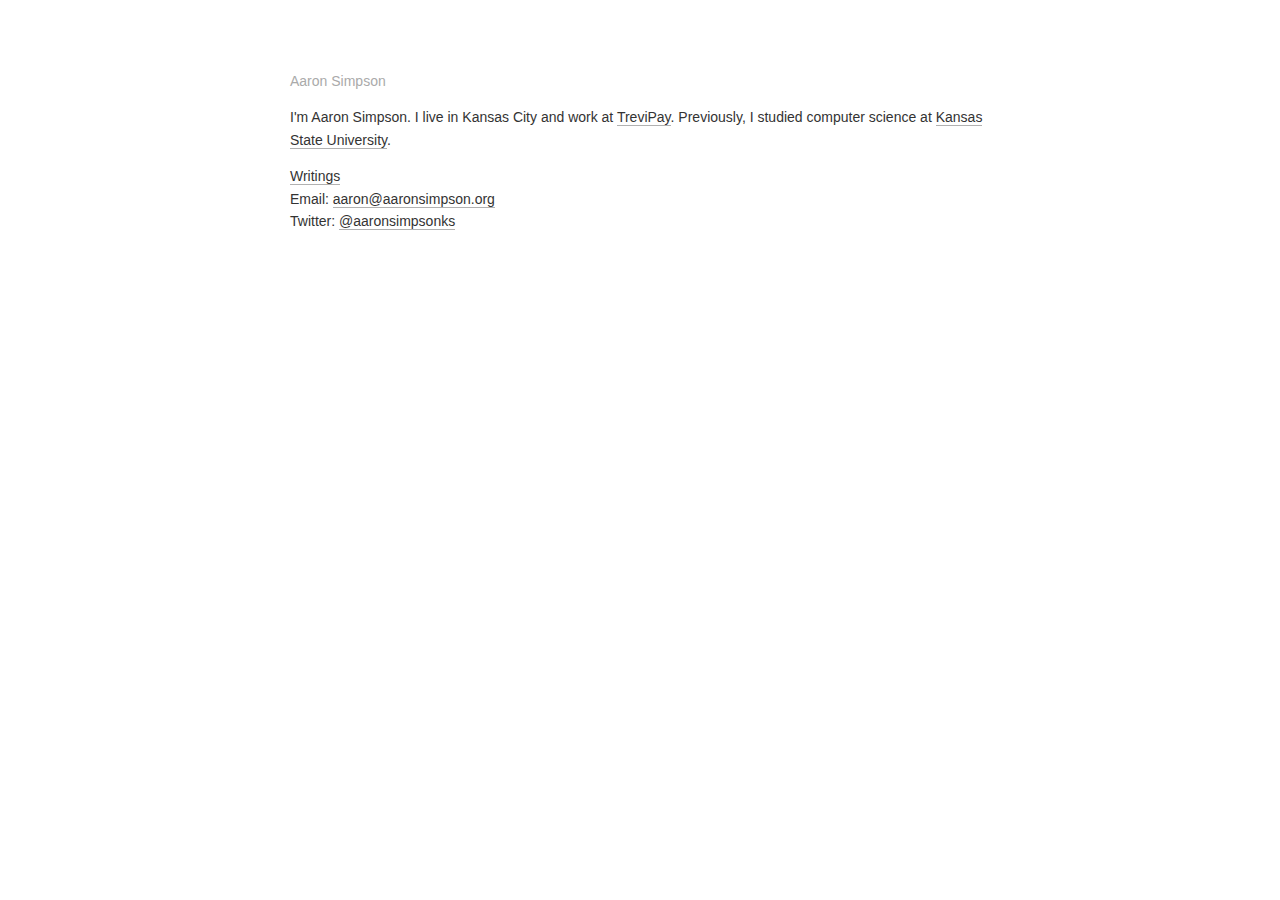
==== index.html @ 8f7e7cc1 "Site redesign" ====
<!DOCTYPE html>
<html lang="en">
<head>
    <meta charset="UTF-8">
    <meta http-equiv="X-UA-Compatible" content="IE=edge">
    <meta name="viewport" content="width=device-width, initial-scale=1.0">
    <meta name="author" content="Aaron Simpson">
    <link rel="stylesheet" href="index.css">
    <title>Aaron Simpson</title>
</head>
<body>
    <div id="container">
        <main>
            <p class="muted">Aaron Simpson</p>
            <p>I'm Aaron Simpson. I live in Kansas City and work at <a href="https://trevipay.com">TreviPay</a>.
            Previously, I studied computer science at <a href="https://ksu.edu">Kansas State University</a>.</p>
            <p>
                <a href="blog/index.html">Writings</a><br />
                Email: <a href="mailto:aaron@aaronsimpson.org">aaron@aaronsimpson.org</a><br />
                Twitter: <a href="https://twitter.com/aaronsimpsonks">@aaronsimpsonks</a>
            </p>
        </main>
    </div>
</body>
</html>
---- index.css ----
body {
    font-size: 14px;
    margin: 2em auto;
    padding: 2em;
    line-height: 1.6;
    color: #333;
    font-family: -apple-system, BlinkMacSystemFont, 'Segoe UI', Roboto, Oxygen, Ubuntu, Cantarell, 'Open Sans', 'Helvetica Neue', sans-serif;
}

a, a:visited {
    color: #333;
    text-decoration: none;
    border-bottom: 1px solid #b1b1b1;
}

a:hover {
    color: #369;
    border-bottom: 1px solid #369;
}

h2 {
    margin: 10px 0;
    font-weight: 550;
}

ul {
    list-style: none;
    padding: 0;
    margin: 0;
}

.muted {
    color: #AAA;
}

#container {
    margin: 0 auto;
    width: 100%;
    max-width: 700px;
}
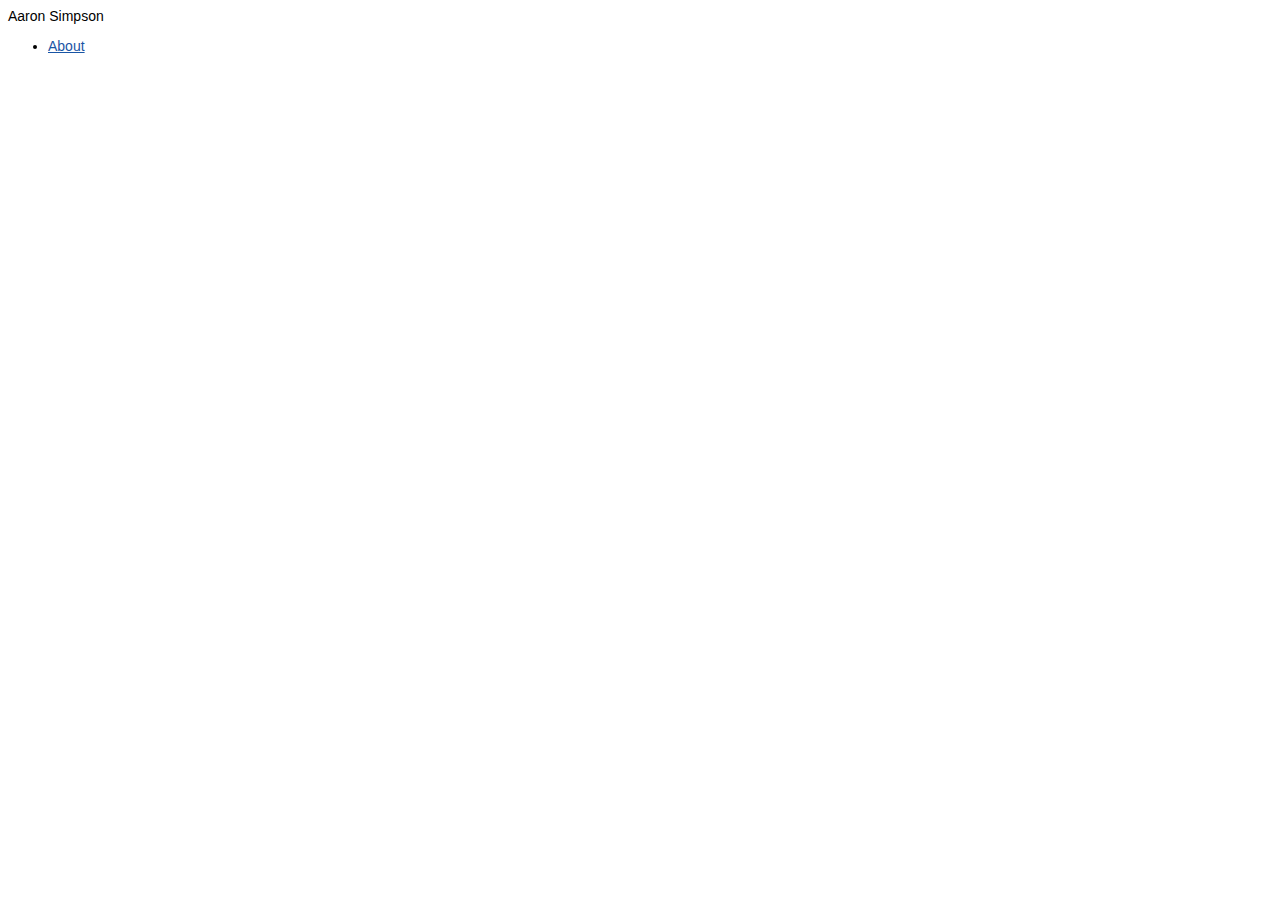
==== commit 04bdf640: "About page redesign" ====
--- a/index.html
+++ b/index.html
@@ -5,21 +5,21 @@
     <meta http-equiv="X-UA-Compatible" content="IE=edge">
     <meta name="viewport" content="width=device-width, initial-scale=1.0">
     <meta name="author" content="Aaron Simpson">
-    <link rel="stylesheet" href="index.css">
-    <title>Aaron Simpson</title>
+    <meta name="description" content="Personal Website of Aaron Simpson">
+    <link rel="stylesheet" href="./index.css">
+    <link rel="preconnect" href="https://fonts.googleapis.com">
+    <link rel="preconnect" href="https://fonts.gstatic.com" crossorigin>
+    <link href="https://fonts.googleapis.com/css2?family=Merriweather:ital,wght@0,300;0,400;0,700;1,300;1,400&display=swap" rel="stylesheet">
+    <title>Aaron Simpson | Home</title>
 </head>
 <body>
-    <div id="container">
-        <main>
-            <p class="muted">Aaron Simpson</p>
-            <p>I'm Aaron Simpson. I live in Kansas City and work at <a href="https://trevipay.com">TreviPay</a>.
-            Previously, I studied computer science at <a href="https://ksu.edu">Kansas State University</a>.</p>
-            <p>
-                <a href="blog/index.html">Writings</a><br />
-                Email: <a href="mailto:aaron@aaronsimpson.org">aaron@aaronsimpson.org</a><br />
-                Twitter: <a href="https://twitter.com/aaronsimpsonks">@aaronsimpsonks</a>
-            </p>
-        </main>
+    <div id="menu">
+        <span id="title">Aaron Simpson</span>
+        <ul>
+            <li><a href="./about.html">About</a></li>
+        </ul>
+    </div>
+    <div id="content">
     </div>
 </body>
 </html>--- a/index.css
+++ b/index.css
@@ -1,40 +1,21 @@
 body {
     font-size: 14px;
-    margin: 2em auto;
-    padding: 2em;
-    line-height: 1.6;
-    color: #333;
-    font-family: -apple-system, BlinkMacSystemFont, 'Segoe UI', Roboto, Oxygen, Ubuntu, Cantarell, 'Open Sans', 'Helvetica Neue', sans-serif;
+    font-weight: 500;
+    font-family: Helvetica, Arial, sans-serif;
 }
 
 a, a:visited {
-    color: #333;
-    text-decoration: none;
-    border-bottom: 1px solid #b1b1b1;
+    color: #1955a5;
 }
 
 a:hover {
-    color: #369;
-    border-bottom: 1px solid #369;
+    color: #3d73d5;
 }
 
-h2 {
-    margin: 10px 0;
-    font-weight: 550;
+h3 {
+    font-size: 1.17em;
 }
 
-ul {
-    list-style: none;
-    padding: 0;
-    margin: 0;
-}
-
-.muted {
-    color: #AAA;
-}
-
-#container {
-    margin: 0 auto;
-    width: 100%;
-    max-width: 700px;
+#content li {
+    margin-bottom: 10px;
 }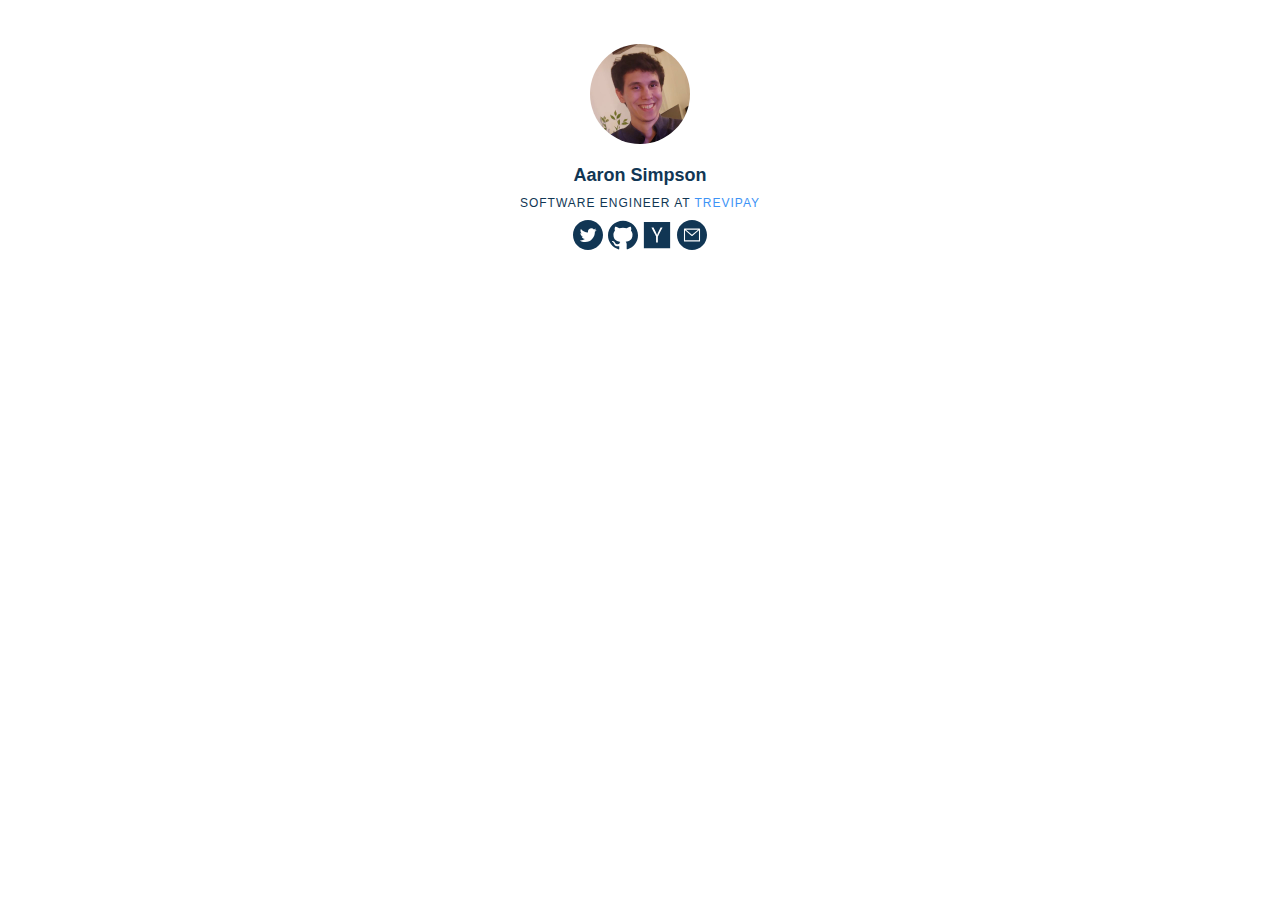
==== commit ed47fb3d: "Site redesign" ====
--- a/index.html
+++ b/index.html
@@ -4,22 +4,28 @@
     <meta charset="UTF-8">
     <meta http-equiv="X-UA-Compatible" content="IE=edge">
     <meta name="viewport" content="width=device-width, initial-scale=1.0">
-    <meta name="author" content="Aaron Simpson">
-    <meta name="description" content="Personal Website of Aaron Simpson">
-    <link rel="stylesheet" href="./index.css">
-    <link rel="preconnect" href="https://fonts.googleapis.com">
-    <link rel="preconnect" href="https://fonts.gstatic.com" crossorigin>
-    <link href="https://fonts.googleapis.com/css2?family=Merriweather:ital,wght@0,300;0,400;0,700;1,300;1,400&display=swap" rel="stylesheet">
-    <title>Aaron Simpson | Home</title>
+    <link rel="stylesheet" href="index.css">
+    <title>Aaron Simpson's Homepage</title>
 </head>
 <body>
-    <div id="menu">
-        <span id="title">Aaron Simpson</span>
-        <ul>
-            <li><a href="./about.html">About</a></li>
-        </ul>
-    </div>
-    <div id="content">
+    <div id="header" class="container">
+        <div class="row">
+            <div id="headpic">
+                <img src="images/profile.jpeg" />
+            </div>
+            <div id="headbio">
+                <h1 class="headbio-name">Aaron Simpson</h1>
+                <h2 class="headbio-sub">Software Engineer at <a href="https://trevipay.com">TreviPay</a></h2>
+                <div>
+                    <a href="https://twitter.com/aaronsimpsonks">
+                        <img src="images/twitter.svg" class="socico" />
+                        <img src="images/github.svg" class="socico" />
+                        <img src="images/hacker-news.svg" class="socico" />
+                        <img src="images/email.svg" class="socico" />
+                    </a>
+                </div>
+            </div>
+        </div>
     </div>
 </body>
 </html>--- a/index.css
+++ b/index.css
@@ -1,21 +1,40 @@
 body {
-    font-size: 14px;
-    font-weight: 500;
-    font-family: Helvetica, Arial, sans-serif;
+    color: #113654;
+    font-family: -apple-system, BlinkMacSystemFont, 'Segoe UI', Roboto, Oxygen, Ubuntu, Cantarell, 'Open Sans', 'Helvetica Neue', sans-serif;
+}
+
+#header {
+    padding: 36px 12px;
+    text-align: center;
 }
 
 a, a:visited {
-    color: #1955a5;
+    color: #3d93f6;
+    text-decoration: none;
+    cursor: pointer;
 }
 
-a:hover {
-    color: #3d73d5;
+#headpic img {
+    width: 100px;
+    height: 100px;
+    display: inline-block;
+    border-radius: 100%;
+    margin-bottom: 6px;
 }
 
-h3 {
-    font-size: 1.17em;
+.headbio-name {
+    font-size: 18px;
+    line-height: 1;
 }
 
-#content li {
-    margin-bottom: 10px;
+.headbio-sub {
+    font-size: 12px;
+    font-weight: 400;
+    text-transform: uppercase;
+    letter-spacing: 1px;
+}
+
+.socico {
+    width: 30px;
+    height: 30px;
 }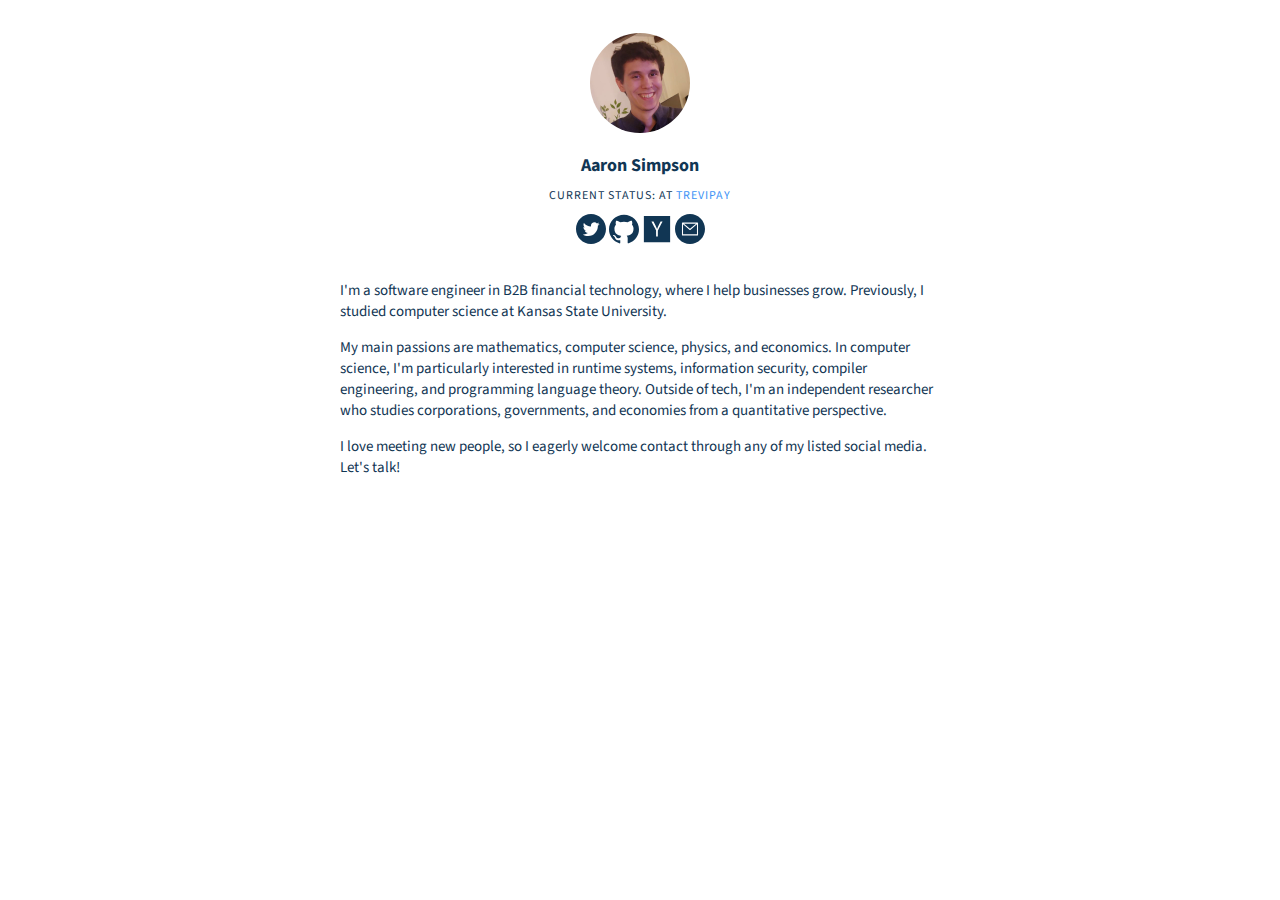
==== commit 053fa899: "Site Redesign: Focused more towards homepage" ====
--- a/index.html
+++ b/index.html
@@ -4,27 +4,49 @@
     <meta charset="UTF-8">
     <meta http-equiv="X-UA-Compatible" content="IE=edge">
     <meta name="viewport" content="width=device-width, initial-scale=1.0">
+    <meta name="author" content="Aaron Simpson">
+    <meta name="description" content="Musings and Math from Aaron Simpson">
+    <link rel="preconnect" href="https://fonts.googleapis.com">
+    <link rel="preconnect" href="https://fonts.gstatic.com" crossorigin>
+    <link href="https://fonts.googleapis.com/css2?family=Merriweather:ital,wght@0,300;0,400;0,700;1,300;1,400&family=Source+Sans+Pro:ital,wght@0,200;0,300;0,400;0,600;1,200;1,300;1,400&display=swap" rel="stylesheet">
     <link rel="stylesheet" href="index.css">
     <title>Aaron Simpson's Homepage</title>
 </head>
 <body>
-    <div id="header" class="container">
-        <div class="row">
-            <div id="headpic">
-                <img src="images/profile.jpeg" />
-            </div>
-            <div id="headbio">
-                <h1 class="headbio-name">Aaron Simpson</h1>
-                <h2 class="headbio-sub">Software Engineer at <a href="https://trevipay.com">TreviPay</a></h2>
-                <div>
-                    <a href="https://twitter.com/aaronsimpsonks">
-                        <img src="images/twitter.svg" class="socico" />
-                        <img src="images/github.svg" class="socico" />
-                        <img src="images/hacker-news.svg" class="socico" />
-                        <img src="images/email.svg" class="socico" />
-                    </a>
+    <div class="container">
+        <div id="header">
+            <div class="row">
+                <div id="headpic">
+                    <img src="images/profile.jpeg" />
+                </div>
+                <div id="headbio">
+                    <h1 class="headbio-name">Aaron Simpson</h1>
+                    <h2 class="headbio-sub">Current Status: At <a href="https://trevipay.com">TreviPay</a></h2>
+                    <div>
+                        <a href="https://twitter.com/aaronsimpsonks">
+                            <img src="images/twitter.svg" class="socico" />
+                        </a>
+                        <a href="https://github.com/aaronsimpsonks">
+                            <img src="images/github.svg" class="socico" />
+                        </a>
+                        <a href="https://news.ycombinator.com/user?id=aaronsimpson">
+                            <img src="images/hacker-news.svg" class="socico" />
+                        </a>
+                        <a href="mailto:aaron@aaronsimpson.org">
+                            <img src="images/email.svg" class="socico" />
+                        </a>
+                    </div>
                 </div>
             </div>
+        </div>
+        <div id="body">
+            <p>I'm a software engineer in B2B financial technology, where I help businesses grow. Previously, I studied computer science
+            at Kansas State University.</p>
+            <p>My main passions are mathematics, computer science, physics, and economics. In computer science, I'm particularly
+            interested in runtime systems, information security, compiler engineering, and programming language theory.
+            Outside of tech, I'm an independent researcher who studies corporations, governments, and economies from a
+            quantitative perspective.</p>
+            <p>I love meeting new people, so I eagerly welcome contact through any of my listed social media. Let's talk!</p>
         </div>
     </div>
 </body>
--- a/index.css
+++ b/index.css
@@ -1,10 +1,16 @@
 body {
+    padding: 10px;
     color: #113654;
-    font-family: -apple-system, BlinkMacSystemFont, 'Segoe UI', Roboto, Oxygen, Ubuntu, Cantarell, 'Open Sans', 'Helvetica Neue', sans-serif;
+    font-size: 15px;
+    font-family: 'Source Sans Pro', -apple-system, BlinkMacSystemFont, 'Segoe UI', Roboto, Oxygen, Ubuntu, Cantarell, 'Open Sans', 'Helvetica Neue', sans-serif
+}
+
+#header span {
+    font-weight: 300;
 }
 
 #header {
-    padding: 36px 12px;
+    padding: 15px 12px;
     text-align: center;
 }
 
@@ -12,6 +18,18 @@
     color: #3d93f6;
     text-decoration: none;
     cursor: pointer;
+}
+
+#menu {
+    margin: 0;
+    padding: 0;
+}
+
+#menu li {
+    list-style: none;
+    padding: 10px 0;
+    border-top: 0.5px solid #eee;
+    border-bottom: 0.5px solid #eee;
 }
 
 #headpic img {
@@ -37,4 +55,10 @@
 .socico {
     width: 30px;
     height: 30px;
+}
+
+.container {
+    width: 100%;
+    max-width: 600px;
+    margin: 0 auto;
 }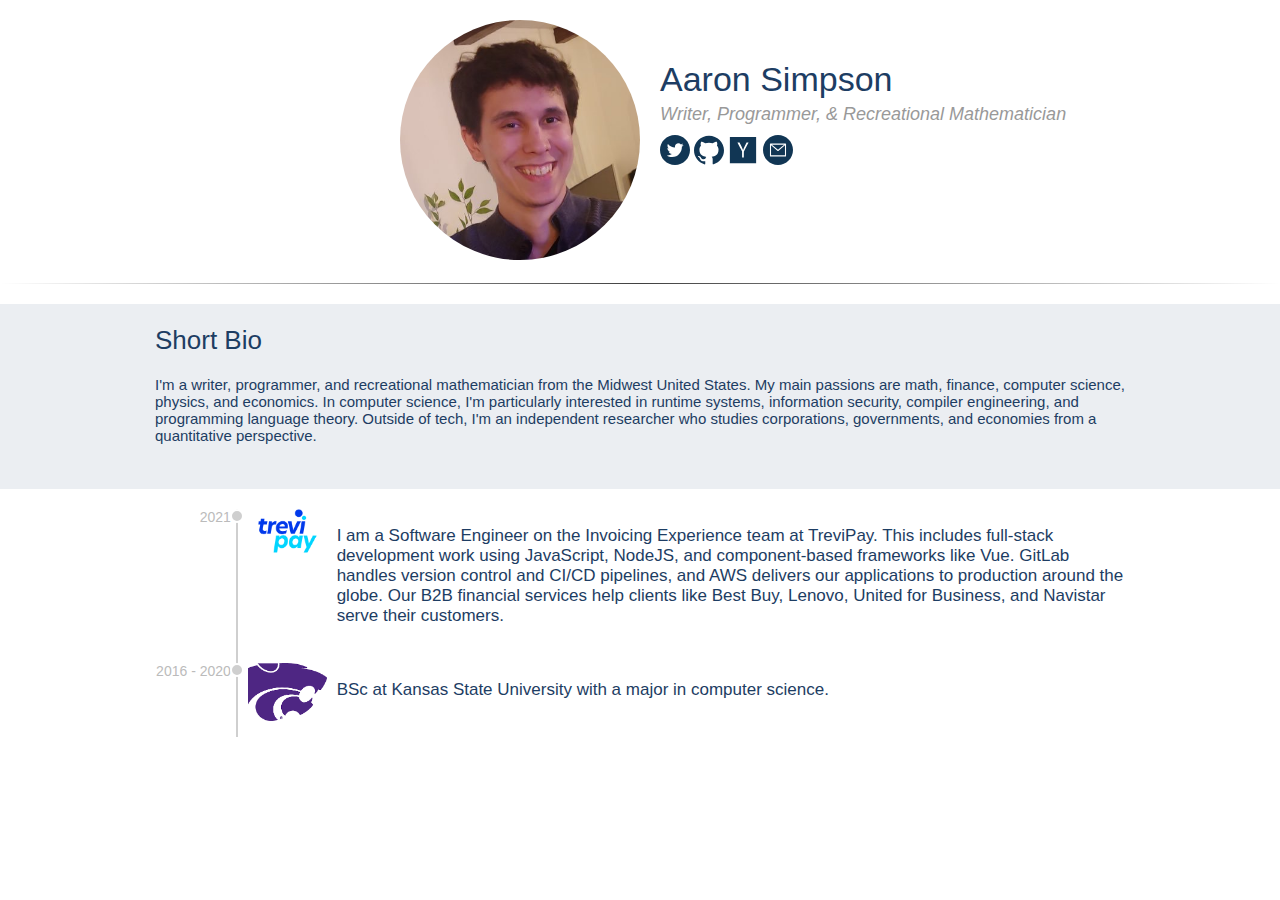
==== commit 6c56c7a5: "Site Redesign 2" ====
--- a/index.html
+++ b/index.html
@@ -5,48 +5,74 @@
     <meta http-equiv="X-UA-Compatible" content="IE=edge">
     <meta name="viewport" content="width=device-width, initial-scale=1.0">
     <meta name="author" content="Aaron Simpson">
-    <meta name="description" content="Musings and Math from Aaron Simpson">
-    <link rel="preconnect" href="https://fonts.googleapis.com">
-    <link rel="preconnect" href="https://fonts.gstatic.com" crossorigin>
-    <link href="https://fonts.googleapis.com/css2?family=Merriweather:ital,wght@0,300;0,400;0,700;1,300;1,400&family=Source+Sans+Pro:ital,wght@0,200;0,300;0,400;0,600;1,200;1,300;1,400&display=swap" rel="stylesheet">
+    <meta name="description" content="Personal Webpage of Aaron Simpson">
     <link rel="stylesheet" href="index.css">
-    <title>Aaron Simpson's Homepage</title>
+    <title>Aaron Simpson</title>
 </head>
 <body>
-    <div class="container">
-        <div id="header">
+    <div>
+        <div id="phead" class="container">
             <div class="row">
-                <div id="headpic">
+                <div id="ppic">
                     <img src="images/profile.jpeg" />
                 </div>
-                <div id="headbio">
-                    <h1 class="headbio-name">Aaron Simpson</h1>
-                    <h2 class="headbio-sub">Current Status: At <a href="https://trevipay.com">TreviPay</a></h2>
+                <div id="pdesc">
+                    <h1>Aaron Simpson</h1>
+                    <h2>Writer, Programmer, & Recreational Mathematician</h2>
                     <div>
-                        <a href="https://twitter.com/aaronsimpsonks">
+                        <a href="https://twitter.com/aaronsimpsonks" class="socico-link">
                             <img src="images/twitter.svg" class="socico" />
                         </a>
-                        <a href="https://github.com/aaronsimpsonks">
+                        <a href="https://github.com/aaronsimpsonks" class="socico-link">
                             <img src="images/github.svg" class="socico" />
                         </a>
-                        <a href="https://news.ycombinator.com/user?id=aaronsimpson">
+                        <a href="https://news.ycombinator.com/user?id=aaronsimpson" class="socico-link">
                             <img src="images/hacker-news.svg" class="socico" />
                         </a>
-                        <a href="mailto:aaron@aaronsimpson.org">
+                        <a href="mailto:aaron@aaronsimpson.org" class="socico-link">
                             <img src="images/email.svg" class="socico" />
                         </a>
                     </div>
                 </div>
             </div>
         </div>
-        <div id="body">
-            <p>I'm a software engineer in B2B financial technology, where I help businesses grow. Previously, I studied computer science
-            at Kansas State University.</p>
-            <p>My main passions are mathematics, computer science, physics, and economics. In computer science, I'm particularly
-            interested in runtime systems, information security, compiler engineering, and programming language theory.
-            Outside of tech, I'm an independent researcher who studies corporations, governments, and economies from a
-            quantitative perspective.</p>
-            <p>I love meeting new people, so I eagerly welcome contact through any of my listed social media. Let's talk!</p>
+        <hr />
+        <div style="background-color: #EBEEF2; padding-top: 1px; padding-bottom: 30px">
+            <div class="container">
+                <div class="stitle">Short Bio</div>
+                <p>I'm a writer, programmer, and recreational mathematician from the Midwest United States.
+                My main passions are math, finance, computer science, physics, and economics. In computer science, I'm particularly 
+                interested in runtime systems, information security, compiler engineering, and programming language theory. Outside 
+                of tech, I'm an independent researcher who studies corporations, governments, and economies from a quantitative 
+                perspective.</p>
+            </div>
+        </div>
+        <div style="padding-top: 20px; padding-bottom: 30px"">
+            <div class="container">
+                <div class="entry row">
+                    <div class="timespan">2021</div>
+                    <div class="ico">
+                        <div class="entry-dot"></div>
+                        <img src="images/TreviPayLogo.png" />
+                    </div>
+                    <div class="desc">
+                        <p>I am a Software Engineer on the Invoicing Experience team at TreviPay. This includes full-stack development
+                        work using JavaScript, NodeJS, and component-based frameworks like Vue. GitLab handles version control
+                        and CI/CD pipelines, and AWS delivers our applications to production around the globe. Our B2B financial services
+                        help clients like Best Buy, Lenovo, United for Business, and Navistar serve their customers.</p>
+                    </div>
+                </div>
+                <div class="entry row">
+                    <div class="timespan">2016 - 2020</div>
+                    <div class="ico">
+                        <div class="entry-dot"></div>
+                        <img src="images/KSU.png" />
+                    </div>
+                    <div class="desc">
+                        <p>BSc at Kansas State University with a major in computer science.</p>
+                    </div>
+                </div>
+            </div>
         </div>
     </div>
 </body>
--- a/index.css
+++ b/index.css
@@ -1,55 +1,66 @@
 body {
-    padding: 10px;
-    color: #113654;
+    color: #1d3d63;
+    padding: 0;
+    margin: 0;
     font-size: 15px;
-    font-family: 'Source Sans Pro', -apple-system, BlinkMacSystemFont, 'Segoe UI', Roboto, Oxygen, Ubuntu, Cantarell, 'Open Sans', 'Helvetica Neue', sans-serif
-}
-
-#header span {
-    font-weight: 300;
-}
-
-#header {
-    padding: 15px 12px;
-    text-align: center;
+    font-family: -apple-system, BlinkMacSystemFont, 'Segoe UI', Roboto, Oxygen, Ubuntu, Cantarell, 'Open Sans', 'Helvetica Neue', sans-serif;
 }
 
 a, a:visited {
-    color: #3d93f6;
-    text-decoration: none;
-    cursor: pointer;
+    color: #2162e6;
 }
 
-#menu {
-    margin: 0;
+hr {
+    height: 1px;
+    border: 0;
     padding: 0;
+    margin: 20px 0 20px 0;
+    background-image: -webkit-linear-gradient(left, rgba(0,0,0,0), rgba(0,0,0,0.75), rgba(0,0,0,0));
 }
 
-#menu li {
-    list-style: none;
-    padding: 10px 0;
-    border-top: 0.5px solid #eee;
-    border-bottom: 0.5px solid #eee;
+h1, h2 {
+    font-weight: 400;
 }
 
-#headpic img {
-    width: 100px;
-    height: 100px;
-    display: inline-block;
-    border-radius: 100%;
-    margin-bottom: 6px;
+h1 {
+    font-size: 34px;
+    padding: 0;
+    margin: 0;
 }
 
-.headbio-name {
+h2 {
+    color: #999;
+    font-style: italic;
     font-size: 18px;
-    line-height: 1;
+    padding: 0;
+    margin: 5px 0 10px 0;
 }
 
-.headbio-sub {
-    font-size: 12px;
-    font-weight: 400;
-    text-transform: uppercase;
-    letter-spacing: 1px;
+#phead {
+    margin-top: 20px;
+}
+
+#ppic {
+    grid-column: span 6;
+    text-align: right;
+}
+
+#pdesc {
+    padding-top: 40px;
+    padding-left: 20px;
+    grid-column: span 6;
+}
+
+#ppic img {
+    width: 240px;
+    height: 240px;
+    border-radius: 120px;
+}
+
+.stitle {
+    font-size: 26px;
+    margin-top: 20px;
+    margin-bottom: 20px;
 }
 
 .socico {
@@ -58,7 +69,82 @@
 }
 
 .container {
+    margin-left: auto;
+    margin-right: auto;
+    padding-left: 15px;
+    padding-right: 15px;
+}
+
+.ico img {
+    border-radius: 5px;
     width: 100%;
-    max-width: 600px;
-    margin: 0 auto;
+    max-width: 100px;
+    margin-left: 10px;
+}
+
+.desc {
+    grid-column: span 10;
+    vertical-align: top;
+    font-size: 17px;
+    padding-left: 20px;
+    padding-bottom: 20px;
+}
+
+.socico-link {
+    text-decoration: none;
+}
+
+.nodot {
+    list-style-type: none;
+    padding-left: 0;
+}
+
+.timespan {
+    grid-column: span 1;
+    font-size: 14px;
+    text-align: right;
+    padding-right: 5px;
+    color: #bbb;
+}
+
+.ico {
+    grid-column: span 1;
+    vertical-align: top;
+    border-left: 2px solid #cfcfcf;
+    position: relative;
+}
+
+.entry-dot {
+    position: absolute;
+    top: 0px;
+    left: -8px;
+    width: 10px;
+    height: 10px;
+    border-radius: 7px;
+    background-color: #cfcfcf;
+    border: 2px solid white;
+}
+
+.row {
+    display: grid;
+    grid-template-columns: repeat(12, 1fr);
+}
+
+@media (min-width: 992px) {
+    .container {
+        width: 970px;
+    }
+}
+
+@media (max-width: 991px) {
+    #ppic {
+        grid-column: span 12;
+        text-align: center;
+    }
+
+    #pdesc {
+        grid-column: span 12;
+        padding-top: 20px;
+        text-align: center;
+    }
 }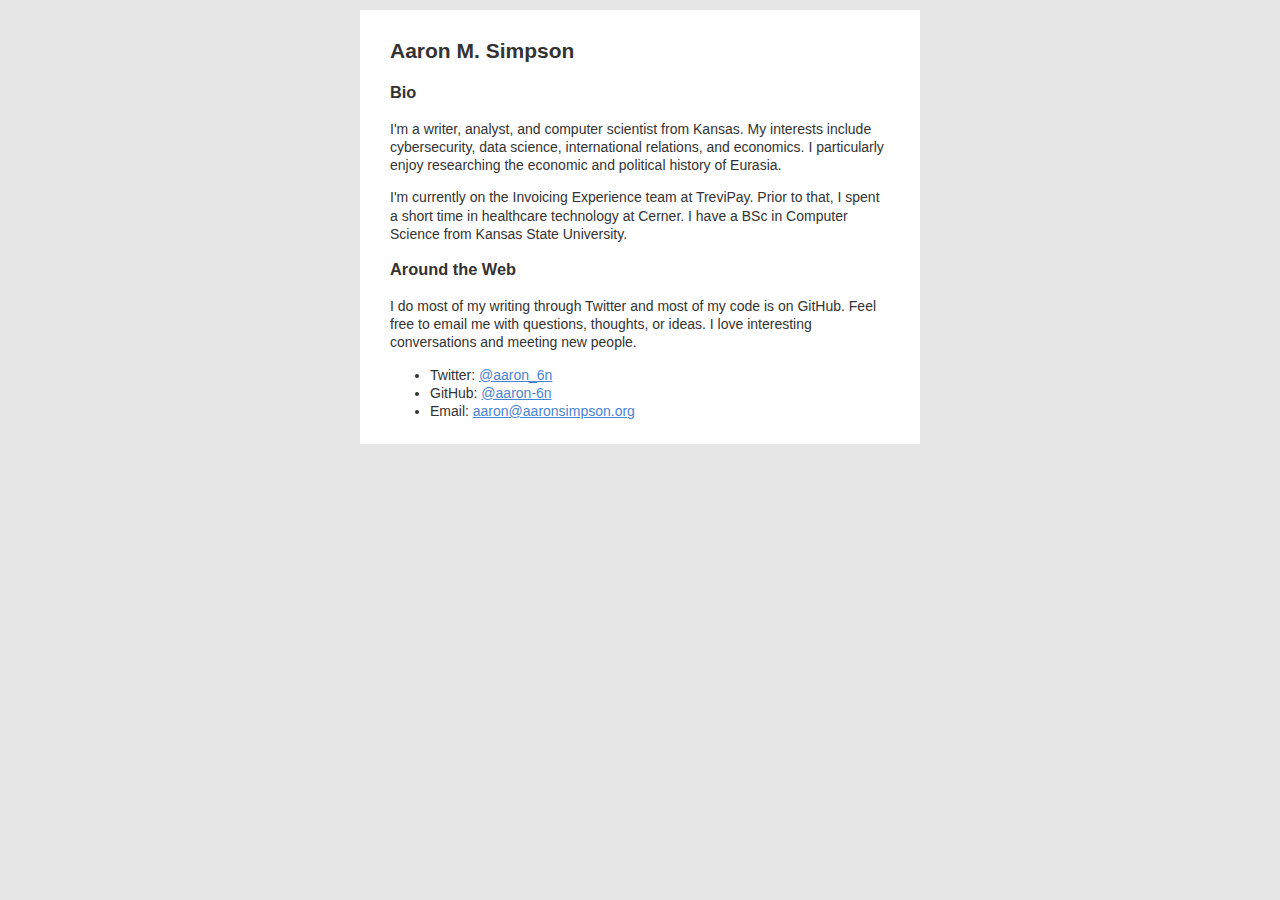
==== commit 65d043dd: "Simplification" ====
--- a/index.html
+++ b/index.html
@@ -4,76 +4,27 @@
     <meta charset="UTF-8">
     <meta http-equiv="X-UA-Compatible" content="IE=edge">
     <meta name="viewport" content="width=device-width, initial-scale=1.0">
-    <meta name="author" content="Aaron Simpson">
-    <meta name="description" content="Personal Webpage of Aaron Simpson">
     <link rel="stylesheet" href="index.css">
-    <title>Aaron Simpson</title>
+    <script src="index.js" defer></script>
+    <title>Aaron M. Simpson</title>
 </head>
 <body>
-    <div>
-        <div id="phead" class="container">
-            <div class="row">
-                <div id="ppic">
-                    <img src="images/profile.jpeg" />
-                </div>
-                <div id="pdesc">
-                    <h1>Aaron Simpson</h1>
-                    <h2>Writer, Programmer, & Recreational Mathematician</h2>
-                    <div>
-                        <a href="https://twitter.com/aaronsimpsonks" class="socico-link">
-                            <img src="images/twitter.svg" class="socico" />
-                        </a>
-                        <a href="https://github.com/aaronsimpsonks" class="socico-link">
-                            <img src="images/github.svg" class="socico" />
-                        </a>
-                        <a href="https://news.ycombinator.com/user?id=aaronsimpson" class="socico-link">
-                            <img src="images/hacker-news.svg" class="socico" />
-                        </a>
-                        <a href="mailto:aaron@aaronsimpson.org" class="socico-link">
-                            <img src="images/email.svg" class="socico" />
-                        </a>
-                    </div>
-                </div>
-            </div>
-        </div>
-        <hr />
-        <div style="background-color: #EBEEF2; padding-top: 1px; padding-bottom: 30px">
-            <div class="container">
-                <div class="stitle">Short Bio</div>
-                <p>I'm a writer, programmer, and recreational mathematician from the Midwest United States.
-                My main passions are math, finance, computer science, physics, and economics. In computer science, I'm particularly 
-                interested in runtime systems, information security, compiler engineering, and programming language theory. Outside 
-                of tech, I'm an independent researcher who studies corporations, governments, and economies from a quantitative 
-                perspective.</p>
-            </div>
-        </div>
-        <div style="padding-top: 20px; padding-bottom: 30px"">
-            <div class="container">
-                <div class="entry row">
-                    <div class="timespan">2021</div>
-                    <div class="ico">
-                        <div class="entry-dot"></div>
-                        <img src="images/TreviPayLogo.png" />
-                    </div>
-                    <div class="desc">
-                        <p>I am a Software Engineer on the Invoicing Experience team at TreviPay. This includes full-stack development
-                        work using JavaScript, NodeJS, and component-based frameworks like Vue. GitLab handles version control
-                        and CI/CD pipelines, and AWS delivers our applications to production around the globe. Our B2B financial services
-                        help clients like Best Buy, Lenovo, United for Business, and Navistar serve their customers.</p>
-                    </div>
-                </div>
-                <div class="entry row">
-                    <div class="timespan">2016 - 2020</div>
-                    <div class="ico">
-                        <div class="entry-dot"></div>
-                        <img src="images/KSU.png" />
-                    </div>
-                    <div class="desc">
-                        <p>BSc at Kansas State University with a major in computer science.</p>
-                    </div>
-                </div>
-            </div>
-        </div>
+    <div id="contents">
+        <h2>Aaron M. Simpson</h2>
+        <h3>Bio</h3>
+        <p>I'm a writer, analyst, and computer scientist from Kansas. My interests include cybersecurity, data science,
+        international relations, and economics. I particularly enjoy researching the economic and political history of
+        Eurasia.</p>
+        <p>I'm currently on the Invoicing Experience team at TreviPay. Prior to that, I spent a short 
+        time in healthcare technology at Cerner. I have a BSc in Computer Science from Kansas State University.</p>
+        <h3>Around the Web</h3>
+        <p>I do most of my writing through Twitter and most of my code is on GitHub. Feel free to email me with
+        questions, thoughts, or ideas. I love interesting conversations and meeting new people.</p>
+        <ul>
+            <li>Twitter: <a href="https://twitter.com/aaron_6n" target="_blank">@aaron_6n</a></li>
+            <li>GitHub: <a href="https://github.com/aaron-6n" target="_blank">@aaron-6n</a></li>
+            <li>Email: <a href="mailto:aaron@aaronsimpson.org" target="_blank">aaron@aaronsimpson.org</a></li>
+        </ul>
     </div>
 </body>
 </html>--- a/index.css
+++ b/index.css
@@ -1,150 +1,30 @@
 body {
-    color: #1d3d63;
-    padding: 0;
+    font-size: 14px;
     margin: 0;
-    font-size: 15px;
+    color: #333;
+    background-color: rgb(230, 230, 230);
     font-family: -apple-system, BlinkMacSystemFont, 'Segoe UI', Roboto, Oxygen, Ubuntu, Cantarell, 'Open Sans', 'Helvetica Neue', sans-serif;
 }
 
 a, a:visited {
-    color: #2162e6;
+    color: #4984d3;
 }
 
-hr {
-    height: 1px;
-    border: 0;
-    padding: 0;
-    margin: 20px 0 20px 0;
-    background-image: -webkit-linear-gradient(left, rgba(0,0,0,0), rgba(0,0,0,0.75), rgba(0,0,0,0));
+#contents {
+    font-family: Arial, sans-serif;
+    font-size: 14px;
+    margin: 10px auto;
+    max-width: 500px;
+    padding-top: 10px;
+    padding-bottom: 10px;
+    line-height: 1.3;
+    padding-left: 30px;
+    padding-right: 30px;
+    background-color: #FFF;
 }
 
-h1, h2 {
-    font-weight: 400;
-}
-
-h1 {
-    font-size: 34px;
-    padding: 0;
-    margin: 0;
-}
-
-h2 {
-    color: #999;
-    font-style: italic;
-    font-size: 18px;
-    padding: 0;
-    margin: 5px 0 10px 0;
-}
-
-#phead {
-    margin-top: 20px;
-}
-
-#ppic {
-    grid-column: span 6;
-    text-align: right;
-}
-
-#pdesc {
-    padding-top: 40px;
-    padding-left: 20px;
-    grid-column: span 6;
-}
-
-#ppic img {
-    width: 240px;
-    height: 240px;
-    border-radius: 120px;
-}
-
-.stitle {
-    font-size: 26px;
-    margin-top: 20px;
-    margin-bottom: 20px;
-}
-
-.socico {
-    width: 30px;
-    height: 30px;
-}
-
-.container {
-    margin-left: auto;
-    margin-right: auto;
-    padding-left: 15px;
-    padding-right: 15px;
-}
-
-.ico img {
-    border-radius: 5px;
-    width: 100%;
-    max-width: 100px;
-    margin-left: 10px;
-}
-
-.desc {
-    grid-column: span 10;
-    vertical-align: top;
-    font-size: 17px;
-    padding-left: 20px;
-    padding-bottom: 20px;
-}
-
-.socico-link {
-    text-decoration: none;
-}
-
-.nodot {
-    list-style-type: none;
-    padding-left: 0;
-}
-
-.timespan {
-    grid-column: span 1;
-    font-size: 14px;
-    text-align: right;
-    padding-right: 5px;
-    color: #bbb;
-}
-
-.ico {
-    grid-column: span 1;
-    vertical-align: top;
-    border-left: 2px solid #cfcfcf;
-    position: relative;
-}
-
-.entry-dot {
-    position: absolute;
-    top: 0px;
-    left: -8px;
-    width: 10px;
-    height: 10px;
-    border-radius: 7px;
-    background-color: #cfcfcf;
-    border: 2px solid white;
-}
-
-.row {
-    display: grid;
-    grid-template-columns: repeat(12, 1fr);
-}
-
-@media (min-width: 992px) {
-    .container {
-        width: 970px;
-    }
-}
-
-@media (max-width: 991px) {
-    #ppic {
-        grid-column: span 12;
-        text-align: center;
-    }
-
-    #pdesc {
-        grid-column: span 12;
-        padding-top: 20px;
-        text-align: center;
+@media only screen and (max-width: 600px) {
+    #contents {
+      margin: 0;
     }
 }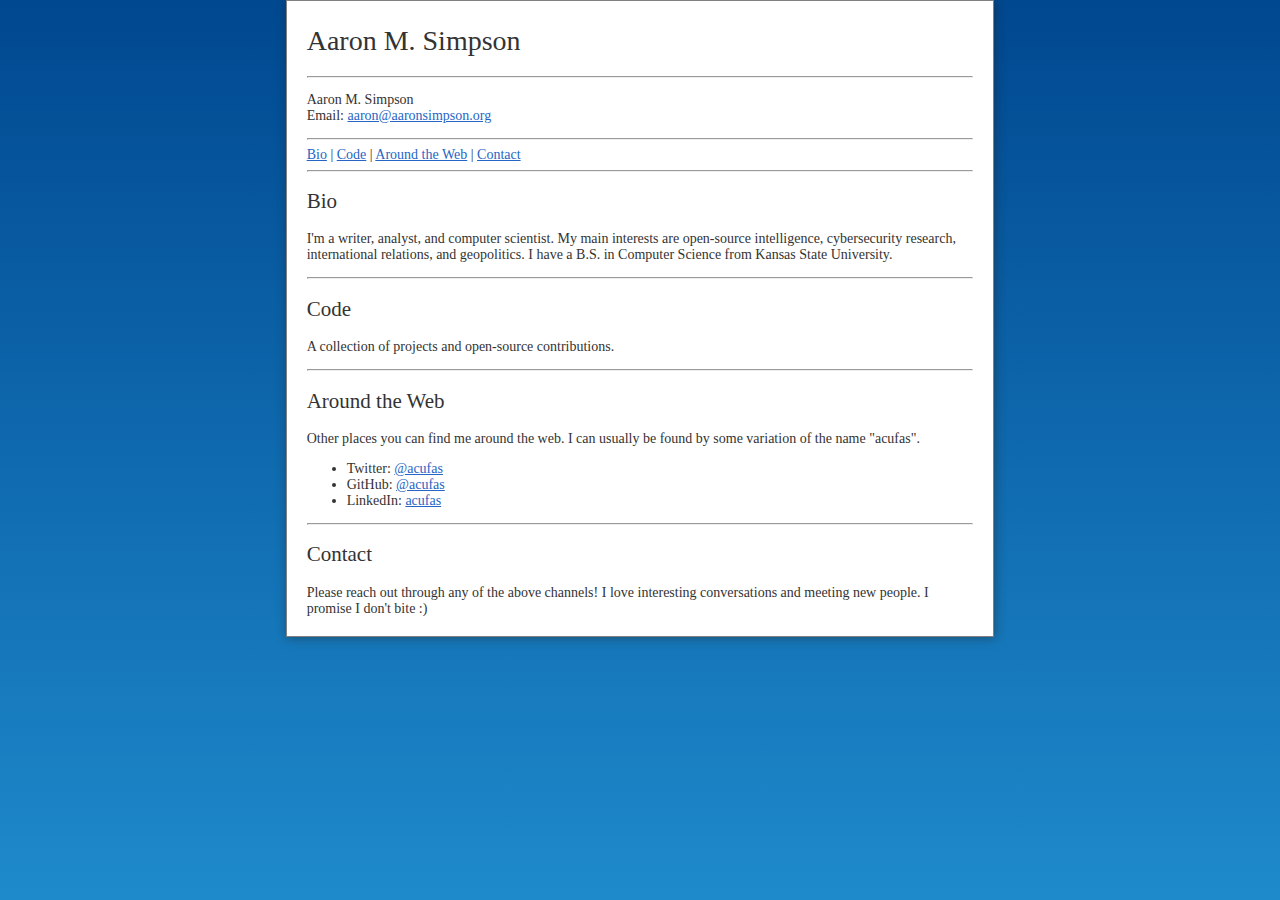
==== commit 354d530b: "Durk Kingma redesign" ====
--- a/index.html
+++ b/index.html
@@ -10,21 +10,32 @@
 </head>
 <body>
     <div id="contents">
-        <h2>Aaron M. Simpson</h2>
-        <h3>Bio</h3>
-        <p>I'm a writer, analyst, and computer scientist from Kansas. My interests include cybersecurity, data science,
-        international relations, and economics. I particularly enjoy researching the economic and political history of
-        Eurasia.</p>
-        <p>I'm currently on the Invoicing Experience team at TreviPay. Prior to that, I spent a short 
-        time in healthcare technology at Cerner. I have a BSc in Computer Science from Kansas State University.</p>
-        <h3>Around the Web</h3>
-        <p>I do most of my writing through Twitter and most of my code is on GitHub. Feel free to email me with
-        questions, thoughts, or ideas. I love interesting conversations and meeting new people.</p>
+        <h1>Aaron M. Simpson</h1>
+        <hr />
+        <p>Aaron M. Simpson<br />Email: <a href="mailto:aaron@aaronsimpson.org">aaron@aaronsimpson.org</a></p>
+        <hr />
+        <a href="#bio">Bio</a> | <a href="#code">Code</a> | <a href="#around%20the%20web">Around the Web</a> | <a href="#">Contact</a>
+        <hr />
+        <h2>Bio</h2>
+        <p>I'm a writer, analyst, and computer scientist. My main interests are open-source
+        intelligence, cybersecurity research, international relations, and geopolitics. I have a
+        B.S. in Computer Science from Kansas State University.</p>
+        <hr />
+        <h2>Code</h2>
+        <p>A collection of projects and open-source contributions.</p>
+        <hr />
+        <h2>Around the Web</h2>
+        <p>Other places you can find me around the web. I can usually be found by some variation of the name
+        "acufas".</p>
         <ul>
-            <li>Twitter: <a href="https://twitter.com/aaron_6n" target="_blank">@aaron_6n</a></li>
-            <li>GitHub: <a href="https://github.com/aaron-6n" target="_blank">@aaron-6n</a></li>
-            <li>Email: <a href="mailto:aaron@aaronsimpson.org" target="_blank">aaron@aaronsimpson.org</a></li>
+            <li>Twitter: <a href="https://twitter.com/acufas">@acufas</a></li>
+            <li>GitHub: <a href="https://github.com/acufas">@acufas</a></li>
+            <li>LinkedIn: <a href="https://www.linkedin.com/in/acufas/">acufas</a></li>
         </ul>
+        <hr />
+        <h2>Contact</h2>
+        <p>Please reach out through any of the above channels! I love interesting conversations and meeting new people.
+        I promise I don't bite :)</p>
     </div>
 </body>
 </html>--- a/index.css
+++ b/index.css
@@ -1,30 +1,27 @@
-body {
-    font-size: 14px;
+body, html {
     margin: 0;
     color: #333;
-    background-color: rgb(230, 230, 230);
-    font-family: -apple-system, BlinkMacSystemFont, 'Segoe UI', Roboto, Oxygen, Ubuntu, Cantarell, 'Open Sans', 'Helvetica Neue', sans-serif;
+    background-color: #004890;
+    background-image: linear-gradient(#004890, #1E8ACB);
+    font-size: 14px;
+    height: 100%;
+    font-family: Georgia, 'Times New Roman', Times, serif;
 }
 
 a, a:visited {
-    color: #4984d3;
+    color: #2665c4;
+}
+
+h1, h2 {
+    font-weight: 450;
 }
 
 #contents {
-    font-family: Arial, sans-serif;
-    font-size: 14px;
-    margin: 10px auto;
-    max-width: 500px;
-    padding-top: 10px;
-    padding-bottom: 10px;
-    line-height: 1.3;
-    padding-left: 30px;
-    padding-right: 30px;
-    background-color: #FFF;
-}
-
-@media only screen and (max-width: 600px) {
-    #contents {
-      margin: 0;
-    }
+    max-width: 500pt;
+    margin: auto;
+    margin-bottom: 30px;
+    border: 1px solid gray;
+    padding: 5px 20px;
+    background: white;
+    box-shadow: 1px 1px 10px #22222277;
 }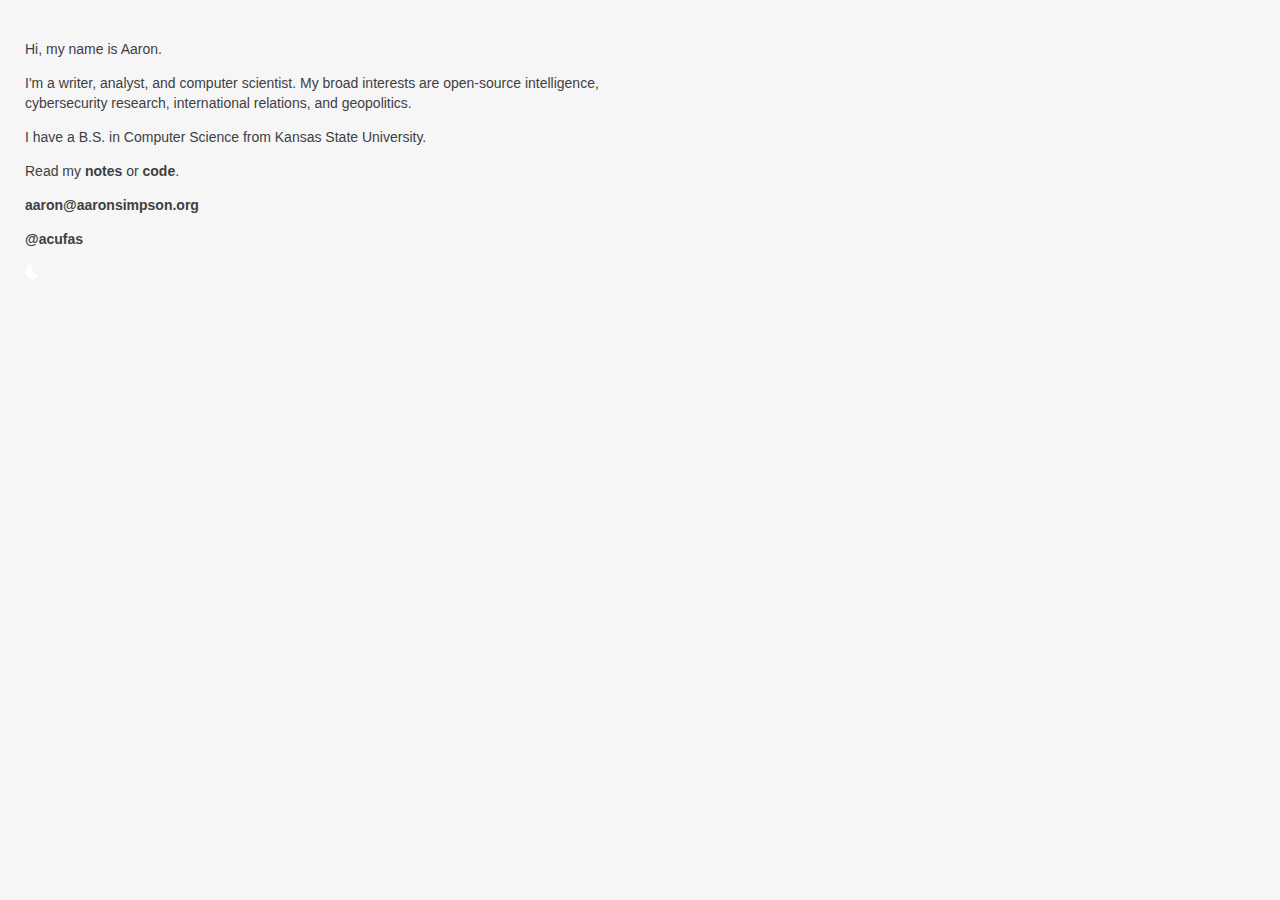
==== commit 53a56a0e: "Redesign: Minimalist page inspired by Daniel Gross and Maddie Simens. Dark mode that is toggle-able." ====
--- a/index.html
+++ b/index.html
@@ -4,38 +4,27 @@
     <meta charset="UTF-8">
     <meta http-equiv="X-UA-Compatible" content="IE=edge">
     <meta name="viewport" content="width=device-width, initial-scale=1.0">
-    <link rel="stylesheet" href="index.css">
-    <script src="index.js" defer></script>
-    <title>Aaron M. Simpson</title>
+    <meta name="author" content="Aaron Simpson">
+    <meta name="description" content="Personal Webpage of Aaron Simpson">
+    <link id="style-light" rel="stylesheet" href="index.css" />
+    <link id="style-dark" disabled rel="stylesheet" href="index.css" />
+    <script src="theme.js" type="text/javascript" defer></script>
+    <title>Aaron Simpson's Home Page</title>
 </head>
 <body>
-    <div id="contents">
-        <h1>Aaron M. Simpson</h1>
-        <hr />
-        <p>Aaron M. Simpson<br />Email: <a href="mailto:aaron@aaronsimpson.org">aaron@aaronsimpson.org</a></p>
-        <hr />
-        <a href="#bio">Bio</a> | <a href="#code">Code</a> | <a href="#around%20the%20web">Around the Web</a> | <a href="#">Contact</a>
-        <hr />
-        <h2>Bio</h2>
-        <p>I'm a writer, analyst, and computer scientist. My main interests are open-source
-        intelligence, cybersecurity research, international relations, and geopolitics. I have a
-        B.S. in Computer Science from Kansas State University.</p>
-        <hr />
-        <h2>Code</h2>
-        <p>A collection of projects and open-source contributions.</p>
-        <hr />
-        <h2>Around the Web</h2>
-        <p>Other places you can find me around the web. I can usually be found by some variation of the name
-        "acufas".</p>
-        <ul>
-            <li>Twitter: <a href="https://twitter.com/acufas">@acufas</a></li>
-            <li>GitHub: <a href="https://github.com/acufas">@acufas</a></li>
-            <li>LinkedIn: <a href="https://www.linkedin.com/in/acufas/">acufas</a></li>
-        </ul>
-        <hr />
-        <h2>Contact</h2>
-        <p>Please reach out through any of the above channels! I love interesting conversations and meeting new people.
-        I promise I don't bite :)</p>
+    <div id="content">
+        <div id="text">
+            <p>Hi, my name is Aaron.</p>
+            <p>I'm a writer, analyst, and computer scientist. My broad interests are open-source intelligence,
+            cybersecurity research, international relations, and geopolitics.</p>
+            <p>I have a B.S. in Computer Science from Kansas State University.</p>
+            <p>Read my <a href="#" class="underline">notes</a> or <a href="https://github.com/acufas" class="underline">code</a>.</p>
+            <p><a href="mailto:aaron@aaronsimpson.org" class="underline">aaron@aaronsimpson.org</a></p>
+            <p><a href="https://twitter.com/acufas" class="underline">@acufas</a></p>
+            <a id="theme-toggle" onclick="modeSwitcher()">
+                <img src="images/sun.svg" />
+            </a>
+        </div>
     </div>
 </body>
 </html>--- a/index.css
+++ b/index.css
@@ -1,27 +1,74 @@
-body, html {
+body {
+    background-color: var(--main-background-color);
+    font-size: 14px;
+    line-height: 20px;
+    font-weight: 400;
+    font-style: normal;
+    font-family: -apple-system, BlinkMacSystemFont, "Segoe UI", Roboto, Helvetica, Arial, sans-serif, "Apple Color Emoji", "Segoe UI Emoji", "Segoe UI Symbol";
+    color: var(--main-text-color);
+    padding: 25px;
     margin: 0;
-    color: #333;
-    background-color: #004890;
-    background-image: linear-gradient(#004890, #1E8ACB);
-    font-size: 14px;
-    height: 100%;
-    font-family: Georgia, 'Times New Roman', Times, serif;
+    -webkit-font-smoothing: antialiased;
+    -webkit-text-size-adjust: 100%;
 }
 
 a, a:visited {
-    color: #2665c4;
+    font-weight: 600;
+    text-decoration: none;
+    color: var(--main-text-color);
 }
 
-h1, h2 {
-    font-weight: 450;
+a.underline {
+    display: inline;
+    position: relative;
+    overflow: hidden;
+    width: 40px;
 }
 
-#contents {
-    max-width: 500pt;
-    margin: auto;
-    margin-bottom: 30px;
-    border: 1px solid gray;
-    padding: 5px 20px;
-    background: white;
-    box-shadow: 1px 1px 10px #22222277;
+a.underline:before {
+    content: "";
+    position: absolute;
+    width: 0;
+    height: 1px;
+    bottom: -3px;
+    left: 0;
+    background-color: var(--main-text-color);
+    visibility: hidden;
+    transition: all 0.3s ease-in-out;
+}
+
+a.underline:hover:before {
+    visibility: visible;
+    width: 100%;
+}
+
+#text {
+    max-width: 600px;
+}
+
+html, html[data-theme="light"] {
+  --link-color: rgb(64, 62, 67);
+  --main-background-color: rgb(246, 246, 247);
+  --main-text-color: rgb(64, 62, 67);
+}
+
+html[data-theme="dark"] {
+  --link-color: rgb(255, 255, 255);
+  --main-background-color: rgb(33,31,37);
+  --main-text-color: rgb(200, 200, 201); 
+}
+
+
+@media (prefers-color-scheme: dark) {
+  html, html[data-theme="dark"] {
+    --link-color: rgb(255, 255, 255);
+    --main-background-color: rgb(33,31,37);
+    --main-text-color: rgb(200, 200, 201); 
+  }
+
+  html[data-theme="light"] {
+    --link-color: rgb(64, 62, 67);
+    --main-background-color: rgb(246, 246, 247);
+    --main-text-color: rgb(64, 62, 67);
+  } 
 }--- a/index.css
+++ b/index.css
@@ -1,27 +1,74 @@
-body, html {
+body {
+    background-color: var(--main-background-color);
+    font-size: 14px;
+    line-height: 20px;
+    font-weight: 400;
+    font-style: normal;
+    font-family: -apple-system, BlinkMacSystemFont, "Segoe UI", Roboto, Helvetica, Arial, sans-serif, "Apple Color Emoji", "Segoe UI Emoji", "Segoe UI Symbol";
+    color: var(--main-text-color);
+    padding: 25px;
     margin: 0;
-    color: #333;
-    background-color: #004890;
-    background-image: linear-gradient(#004890, #1E8ACB);
-    font-size: 14px;
-    height: 100%;
-    font-family: Georgia, 'Times New Roman', Times, serif;
+    -webkit-font-smoothing: antialiased;
+    -webkit-text-size-adjust: 100%;
 }
 
 a, a:visited {
-    color: #2665c4;
+    font-weight: 600;
+    text-decoration: none;
+    color: var(--main-text-color);
 }
 
-h1, h2 {
-    font-weight: 450;
+a.underline {
+    display: inline;
+    position: relative;
+    overflow: hidden;
+    width: 40px;
 }
 
-#contents {
-    max-width: 500pt;
-    margin: auto;
-    margin-bottom: 30px;
-    border: 1px solid gray;
-    padding: 5px 20px;
-    background: white;
-    box-shadow: 1px 1px 10px #22222277;
+a.underline:before {
+    content: "";
+    position: absolute;
+    width: 0;
+    height: 1px;
+    bottom: -3px;
+    left: 0;
+    background-color: var(--main-text-color);
+    visibility: hidden;
+    transition: all 0.3s ease-in-out;
+}
+
+a.underline:hover:before {
+    visibility: visible;
+    width: 100%;
+}
+
+#text {
+    max-width: 600px;
+}
+
+html, html[data-theme="light"] {
+  --link-color: rgb(64, 62, 67);
+  --main-background-color: rgb(246, 246, 247);
+  --main-text-color: rgb(64, 62, 67);
+}
+
+html[data-theme="dark"] {
+  --link-color: rgb(255, 255, 255);
+  --main-background-color: rgb(33,31,37);
+  --main-text-color: rgb(200, 200, 201); 
+}
+
+
+@media (prefers-color-scheme: dark) {
+  html, html[data-theme="dark"] {
+    --link-color: rgb(255, 255, 255);
+    --main-background-color: rgb(33,31,37);
+    --main-text-color: rgb(200, 200, 201); 
+  }
+
+  html[data-theme="light"] {
+    --link-color: rgb(64, 62, 67);
+    --main-background-color: rgb(246, 246, 247);
+    --main-text-color: rgb(64, 62, 67);
+  } 
 }